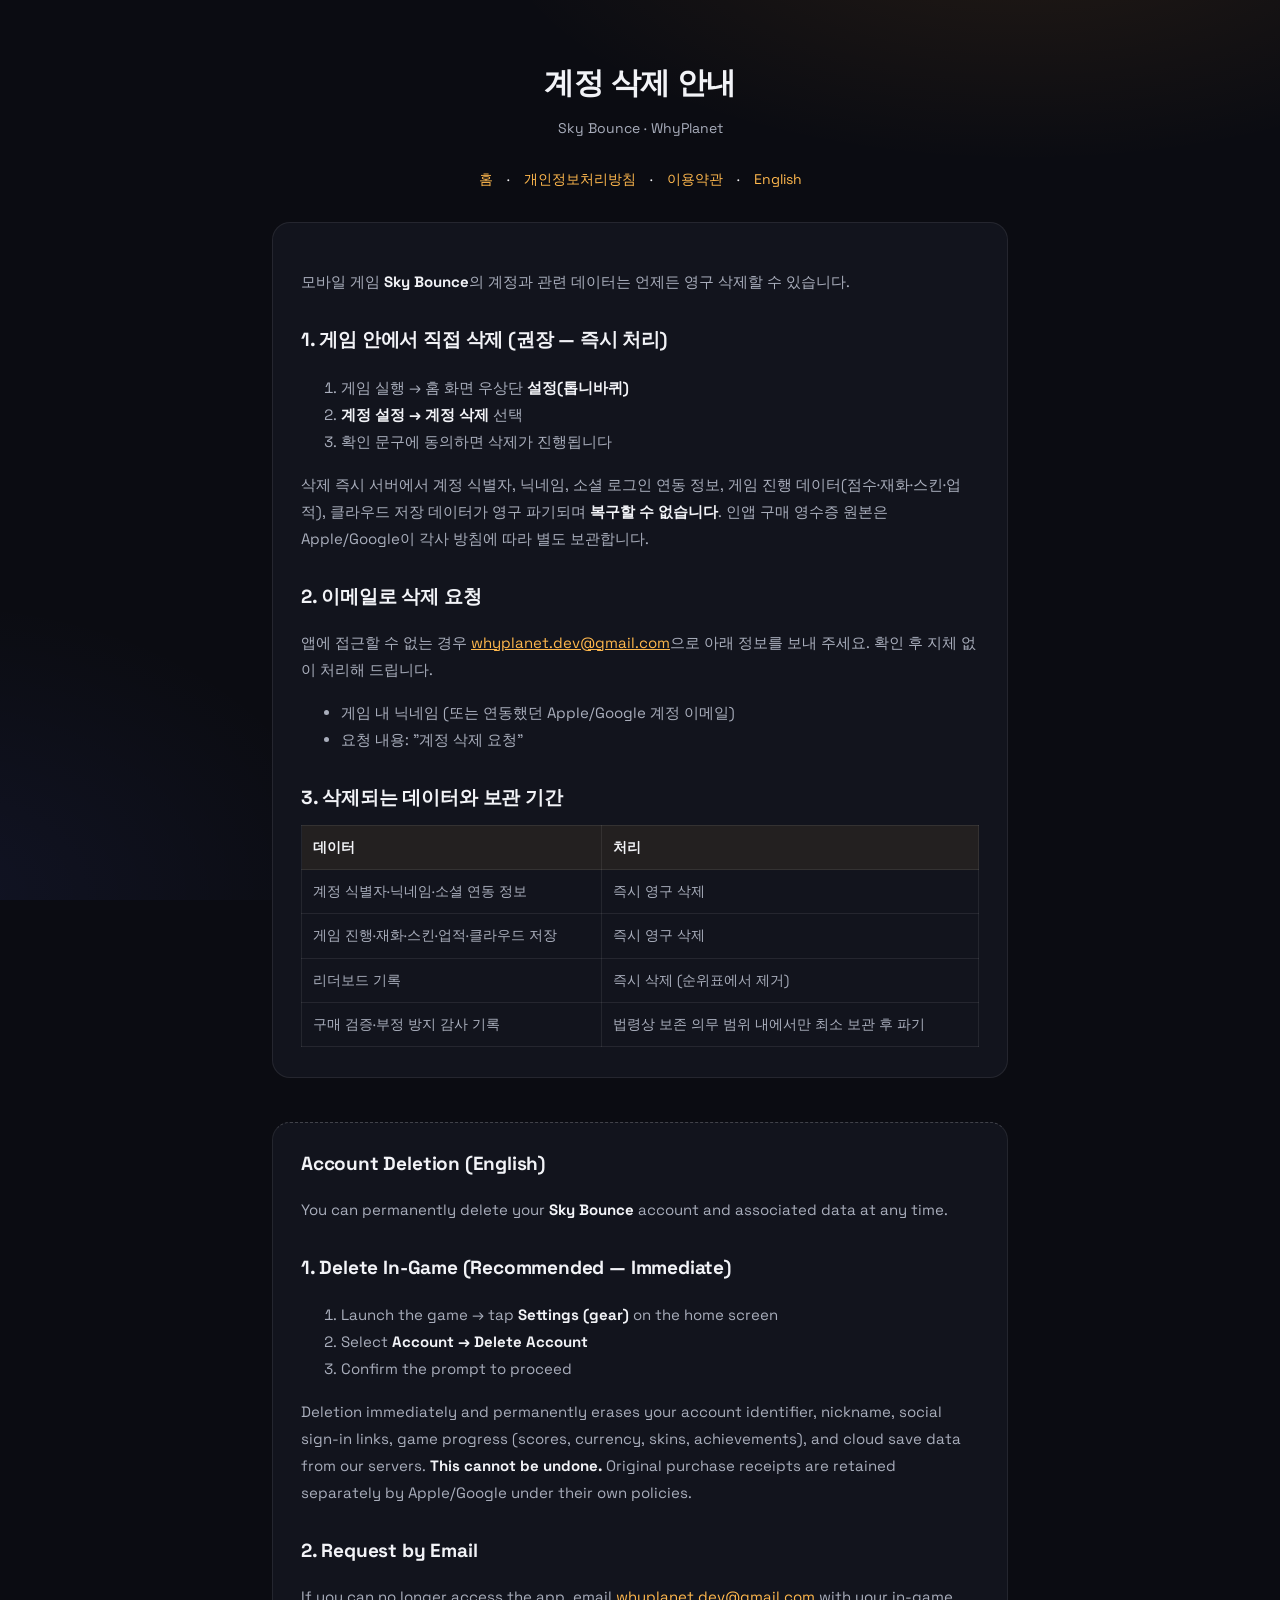
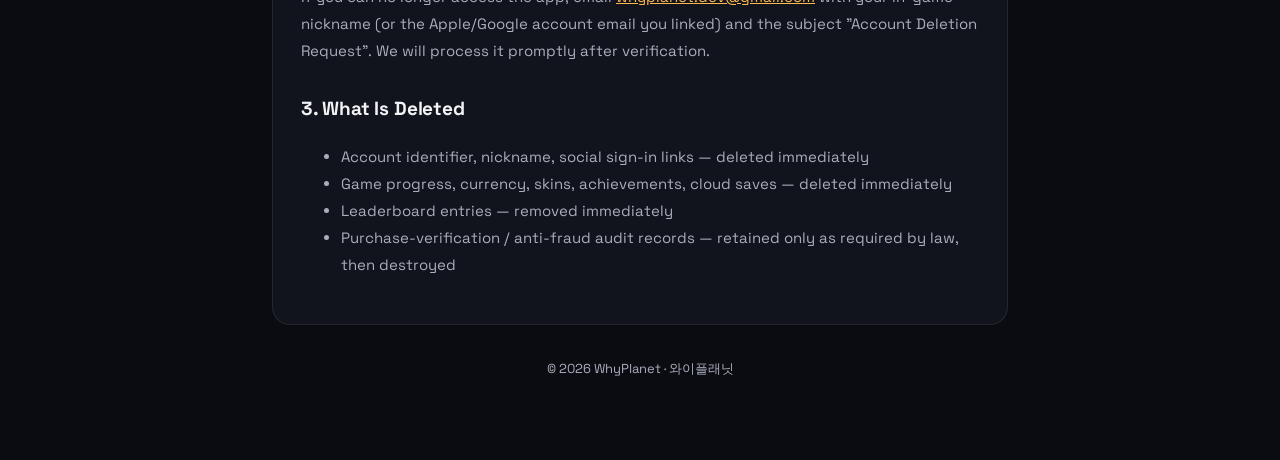
==== account-deletion.html @ 5371b9b2 "Add account deletion page + Android privacy wording - account-deletion.html (ko/en): in-game & email" ====
<!DOCTYPE html>
<html lang="ko">
<head>
<meta charset="UTF-8">
<meta name="viewport" content="width=device-width, initial-scale=1.0">
<title>Sky Bounce — 계정 삭제 안내 / Account Deletion</title>
<link rel="stylesheet" href="style.css">
</head>
<body>
<div class="wrap">
<header>
  <h1>계정 삭제 안내</h1>
  <div class="sub">Sky Bounce · WhyPlanet</div>
</header>
<div class="nav"><a href="/">홈</a> · <a href="privacy.html">개인정보처리방침</a> · <a href="terms.html">이용약관</a> · <a href="#en">English</a></div>

<div class="card">
<p>모바일 게임 <strong>Sky Bounce</strong>의 계정과 관련 데이터는 언제든 영구 삭제할 수 있습니다.</p>

<h2>1. 게임 안에서 직접 삭제 (권장 — 즉시 처리)</h2>
<ol>
<li>게임 실행 → 홈 화면 우상단 <strong>설정(톱니바퀴)</strong></li>
<li><strong>계정 설정 → 계정 삭제</strong> 선택</li>
<li>확인 문구에 동의하면 삭제가 진행됩니다</li>
</ol>
<p>삭제 즉시 서버에서 계정 식별자, 닉네임, 소셜 로그인 연동 정보, 게임 진행 데이터(점수·재화·스킨·업적), 클라우드 저장 데이터가 영구 파기되며 <strong>복구할 수 없습니다</strong>. 인앱 구매 영수증 원본은 Apple/Google이 각사 방침에 따라 별도 보관합니다.</p>

<h2>2. 이메일로 삭제 요청</h2>
<p>앱에 접근할 수 없는 경우 <a href="mailto:whyplanet.dev@gmail.com?subject=Sky%20Bounce%20계정%20삭제%20요청">whyplanet.dev@gmail.com</a>으로 아래 정보를 보내 주세요. 확인 후 지체 없이 처리해 드립니다.</p>
<ul>
<li>게임 내 닉네임 (또는 연동했던 Apple/Google 계정 이메일)</li>
<li>요청 내용: "계정 삭제 요청"</li>
</ul>

<h2>3. 삭제되는 데이터와 보관 기간</h2>
<table>
<tr><th>데이터</th><th>처리</th></tr>
<tr><td>계정 식별자·닉네임·소셜 연동 정보</td><td>즉시 영구 삭제</td></tr>
<tr><td>게임 진행·재화·스킨·업적·클라우드 저장</td><td>즉시 영구 삭제</td></tr>
<tr><td>리더보드 기록</td><td>즉시 삭제 (순위표에서 제거)</td></tr>
<tr><td>구매 검증·부정 방지 감사 기록</td><td>법령상 보존 의무 범위 내에서만 최소 보관 후 파기</td></tr>
</table>
</div>

<div class="card lang-divider" id="en">
<h2>Account Deletion (English)</h2>
<p>You can permanently delete your <strong>Sky Bounce</strong> account and associated data at any time.</p>

<h2>1. Delete In-Game (Recommended — Immediate)</h2>
<ol>
<li>Launch the game → tap <strong>Settings (gear)</strong> on the home screen</li>
<li>Select <strong>Account → Delete Account</strong></li>
<li>Confirm the prompt to proceed</li>
</ol>
<p>Deletion immediately and permanently erases your account identifier, nickname, social sign-in links, game progress (scores, currency, skins, achievements), and cloud save data from our servers. <strong>This cannot be undone.</strong> Original purchase receipts are retained separately by Apple/Google under their own policies.</p>

<h2>2. Request by Email</h2>
<p>If you can no longer access the app, email <a href="mailto:whyplanet.dev@gmail.com?subject=Sky%20Bounce%20Account%20Deletion%20Request">whyplanet.dev@gmail.com</a> with your in-game nickname (or the Apple/Google account email you linked) and the subject "Account Deletion Request". We will process it promptly after verification.</p>

<h2>3. What Is Deleted</h2>
<ul>
<li>Account identifier, nickname, social sign-in links — deleted immediately</li>
<li>Game progress, currency, skins, achievements, cloud saves — deleted immediately</li>
<li>Leaderboard entries — removed immediately</li>
<li>Purchase-verification / anti-fraud audit records — retained only as required by law, then destroyed</li>
</ul>
</div>

<footer>© 2026 WhyPlanet · 와이플래닛</footer>
</div>
</body>
</html>
---- style.css ----
@import url('https://fonts.googleapis.com/css2?family=Space+Grotesk:wght@400;500;700&display=swap');

:root {
  --bg: #0b0c12;
  --surface: #12141d;
  --line: rgba(255, 255, 255, 0.08);
  --ink: #f2f3f7;
  --ink-dim: #a9aebc;
  --amber: #ffb84d;
}
* { box-sizing: border-box; }
body {
  margin: 0;
  font-family: "Space Grotesk", -apple-system, BlinkMacSystemFont, "Apple SD Gothic Neo", "Noto Sans KR", "Segoe UI", sans-serif;
  background:
    radial-gradient(900px 420px at 80% -10%, rgba(255, 158, 46, 0.10), transparent 60%),
    radial-gradient(700px 500px at -5% 100%, rgba(90, 110, 255, 0.08), transparent 60%),
    var(--bg);
  background-attachment: fixed;
  color: var(--ink);
  line-height: 1.8;
}
.wrap { max-width: 780px; margin: 0 auto; padding: 48px 22px 80px; }
header { text-align: center; margin-bottom: 26px; }
header h1 { font-size: 30px; margin: 8px 0 6px; letter-spacing: -0.02em; }
header .sub { color: var(--ink-dim); font-size: 14px; }
.nav { text-align: center; margin-bottom: 30px; font-size: 14px; }
.nav a { margin: 0 10px; text-decoration: none; }
.nav a:hover { text-decoration: underline; }
.card {
  background: var(--surface);
  border: 1px solid var(--line);
  border-radius: 18px;
  padding: 30px 28px;
  margin-bottom: 20px;
}
h2 { font-size: 19px; margin: 28px 0 10px; color: var(--ink); letter-spacing: -0.01em; }
h2:first-child { margin-top: 0; }
p, li { font-size: 15px; color: var(--ink-dim); }
strong { color: var(--ink); }
table { width: 100%; border-collapse: collapse; font-size: 14px; }
th, td { border: 1px solid var(--line); padding: 9px 11px; text-align: left; color: var(--ink-dim); }
th { background: rgba(255, 184, 77, 0.07); color: var(--ink); }
a { color: var(--amber); }
.lang-divider { margin: 44px 0 28px; border-top: 1px dashed rgba(255, 255, 255, 0.2); padding-top: 24px; }
footer { text-align: center; color: var(--ink-dim); font-size: 13px; margin-top: 32px; }
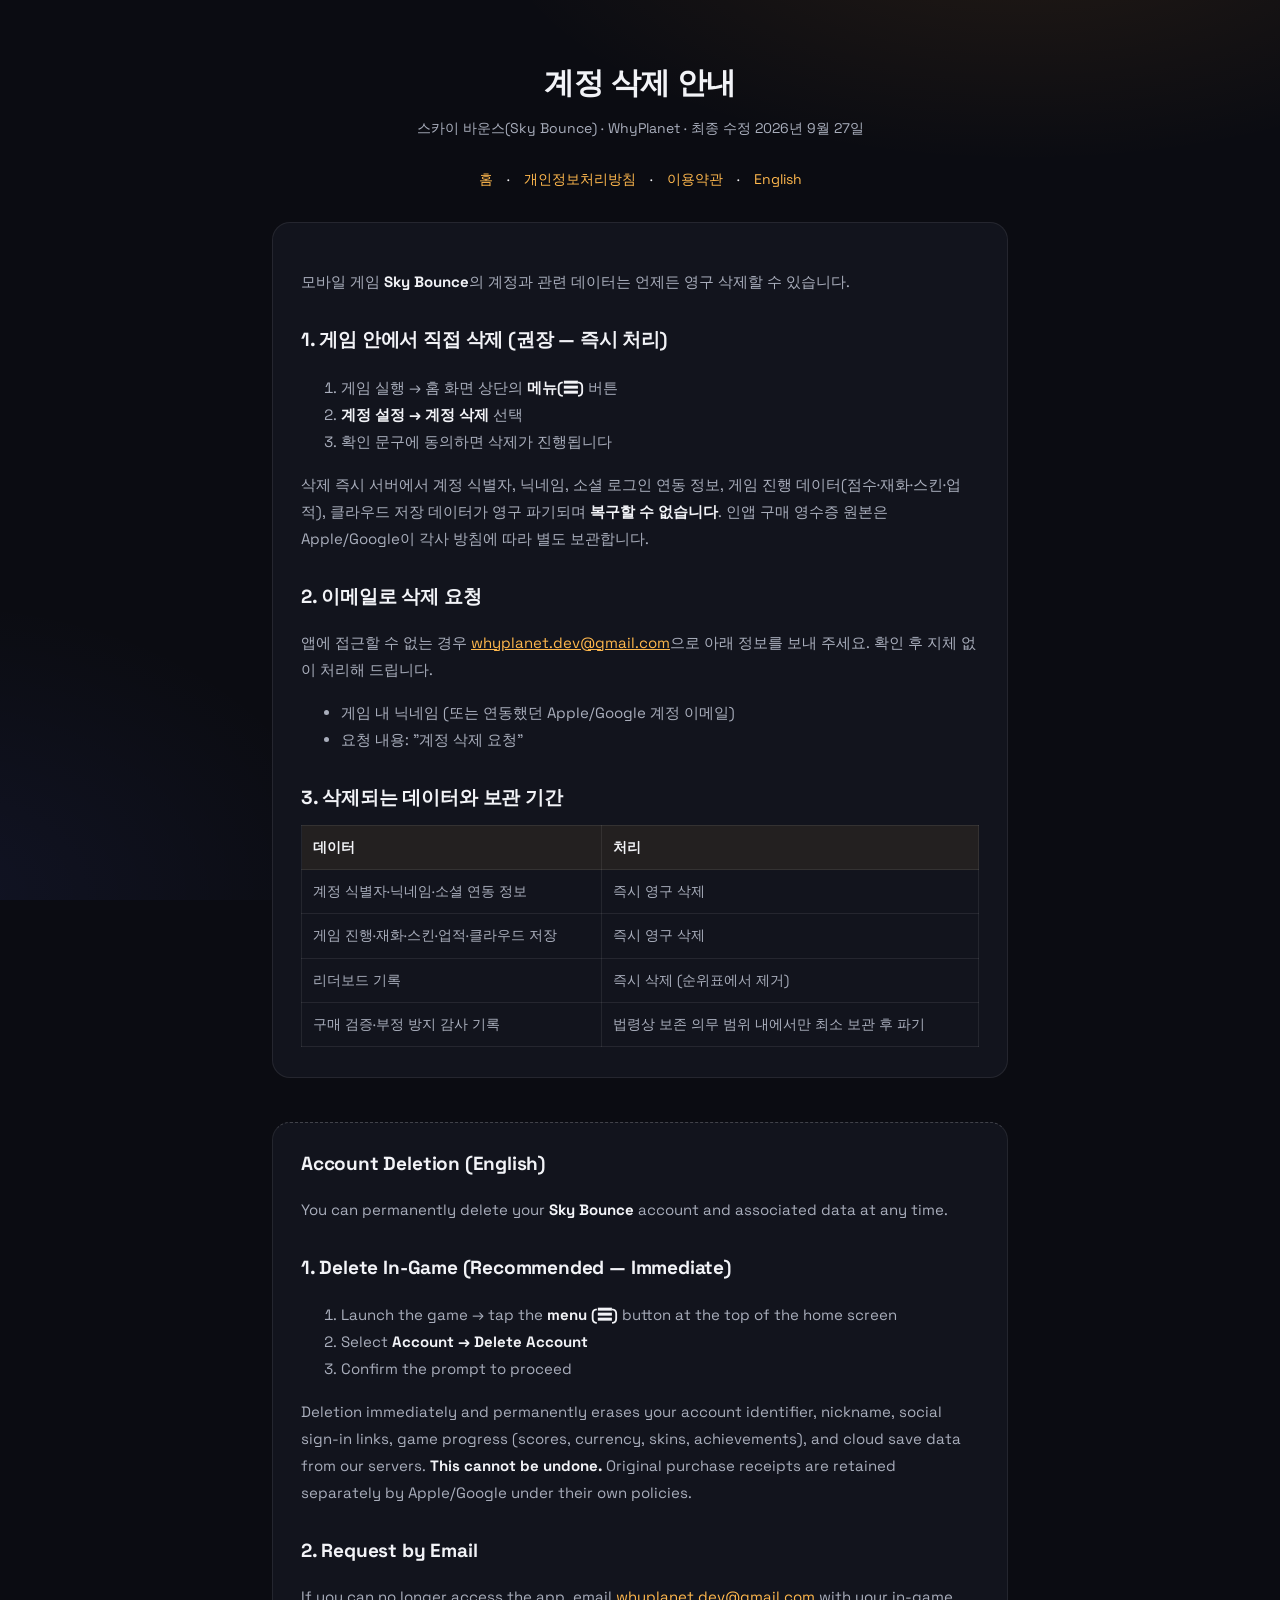
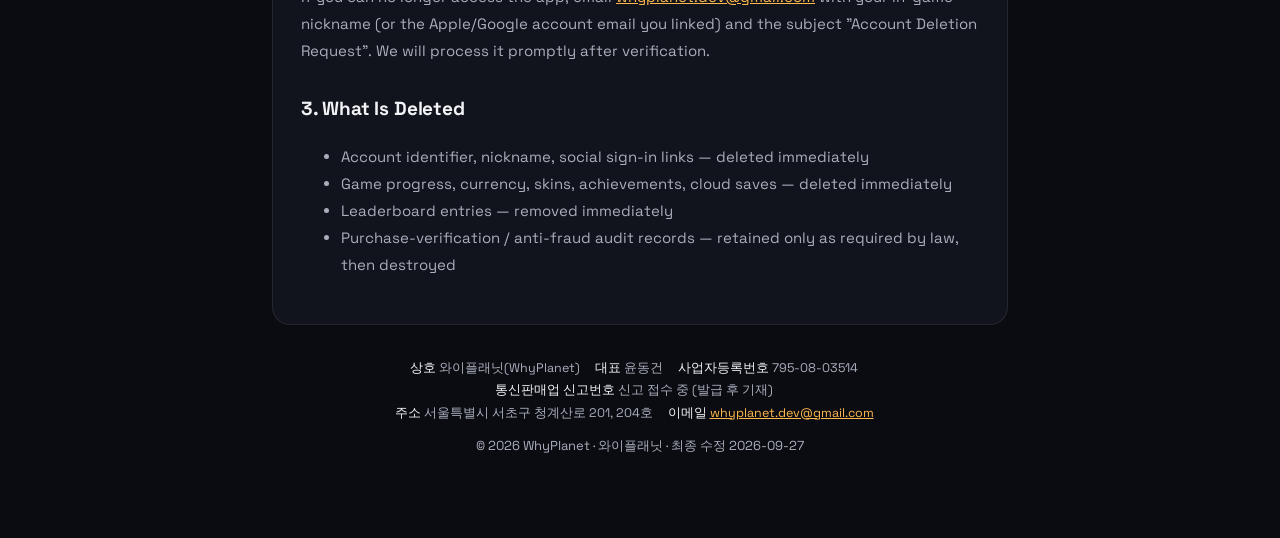
==== commit c5a0802d: "Legal: update privacy/terms/account deletion for current app (2026-09-27) - Privacy: public nickname" ====
--- a/account-deletion.html
+++ b/account-deletion.html
@@ -10,7 +10,7 @@
 <div class="wrap">
 <header>
   <h1>계정 삭제 안내</h1>
-  <div class="sub">Sky Bounce · WhyPlanet</div>
+  <div class="sub">스카이 바운스(Sky Bounce) · WhyPlanet · 최종 수정 2026년 9월 27일</div>
 </header>
 <div class="nav"><a href="/">홈</a> · <a href="privacy.html">개인정보처리방침</a> · <a href="terms.html">이용약관</a> · <a href="#en">English</a></div>
 
@@ -19,7 +19,7 @@
 
 <h2>1. 게임 안에서 직접 삭제 (권장 — 즉시 처리)</h2>
 <ol>
-<li>게임 실행 → 홈 화면 우상단 <strong>설정(톱니바퀴)</strong></li>
+<li>게임 실행 → 홈 화면 상단의 <strong>메뉴(☰)</strong> 버튼</li>
 <li><strong>계정 설정 → 계정 삭제</strong> 선택</li>
 <li>확인 문구에 동의하면 삭제가 진행됩니다</li>
 </ol>
@@ -48,7 +48,7 @@
 
 <h2>1. Delete In-Game (Recommended — Immediate)</h2>
 <ol>
-<li>Launch the game → tap <strong>Settings (gear)</strong> on the home screen</li>
+<li>Launch the game → tap the <strong>menu (☰)</strong> button at the top of the home screen</li>
 <li>Select <strong>Account → Delete Account</strong></li>
 <li>Confirm the prompt to proceed</li>
 </ol>
@@ -66,7 +66,17 @@
 </ul>
 </div>
 
-<footer>© 2026 WhyPlanet · 와이플래닛</footer>
+<footer>
+  <div class="biz">
+    <span><b>상호</b> 와이플래닛(WhyPlanet)</span>
+    <span><b>대표</b> 윤동건</span>
+    <span><b>사업자등록번호</b> 795-08-03514</span>
+    <span><b>통신판매업 신고번호</b> 신고 접수 중 (발급 후 기재)</span><br>
+    <span><b>주소</b> 서울특별시 서초구 청계산로 201, 204호</span>
+    <span><b>이메일</b> <a href="mailto:whyplanet.dev@gmail.com">whyplanet.dev@gmail.com</a></span>
+  </div>
+  © 2026 WhyPlanet · 와이플래닛 · 최종 수정 2026-09-27
+</footer>
 </div>
 </body>
 </html>
--- a/style.css
+++ b/style.css
@@ -44,3 +44,12 @@
 a { color: var(--amber); }
 .lang-divider { margin: 44px 0 28px; border-top: 1px dashed rgba(255, 255, 255, 0.2); padding-top: 24px; }
 footer { text-align: center; color: var(--ink-dim); font-size: 13px; margin-top: 32px; }
+.biz { font-size: 12.5px; line-height: 1.8; margin-bottom: 10px; word-break: keep-all; }
+.biz span { display: inline-block; margin-right: 12px; }
+.biz b { font-weight: 500; color: var(--ink); }
+@media (max-width: 480px) {
+  .wrap { padding: 36px 16px 64px; }
+  .card { padding: 24px 18px; }
+  table { font-size: 13px; }
+  th, td { padding: 7px 8px; word-break: keep-all; overflow-wrap: anywhere; }
+}
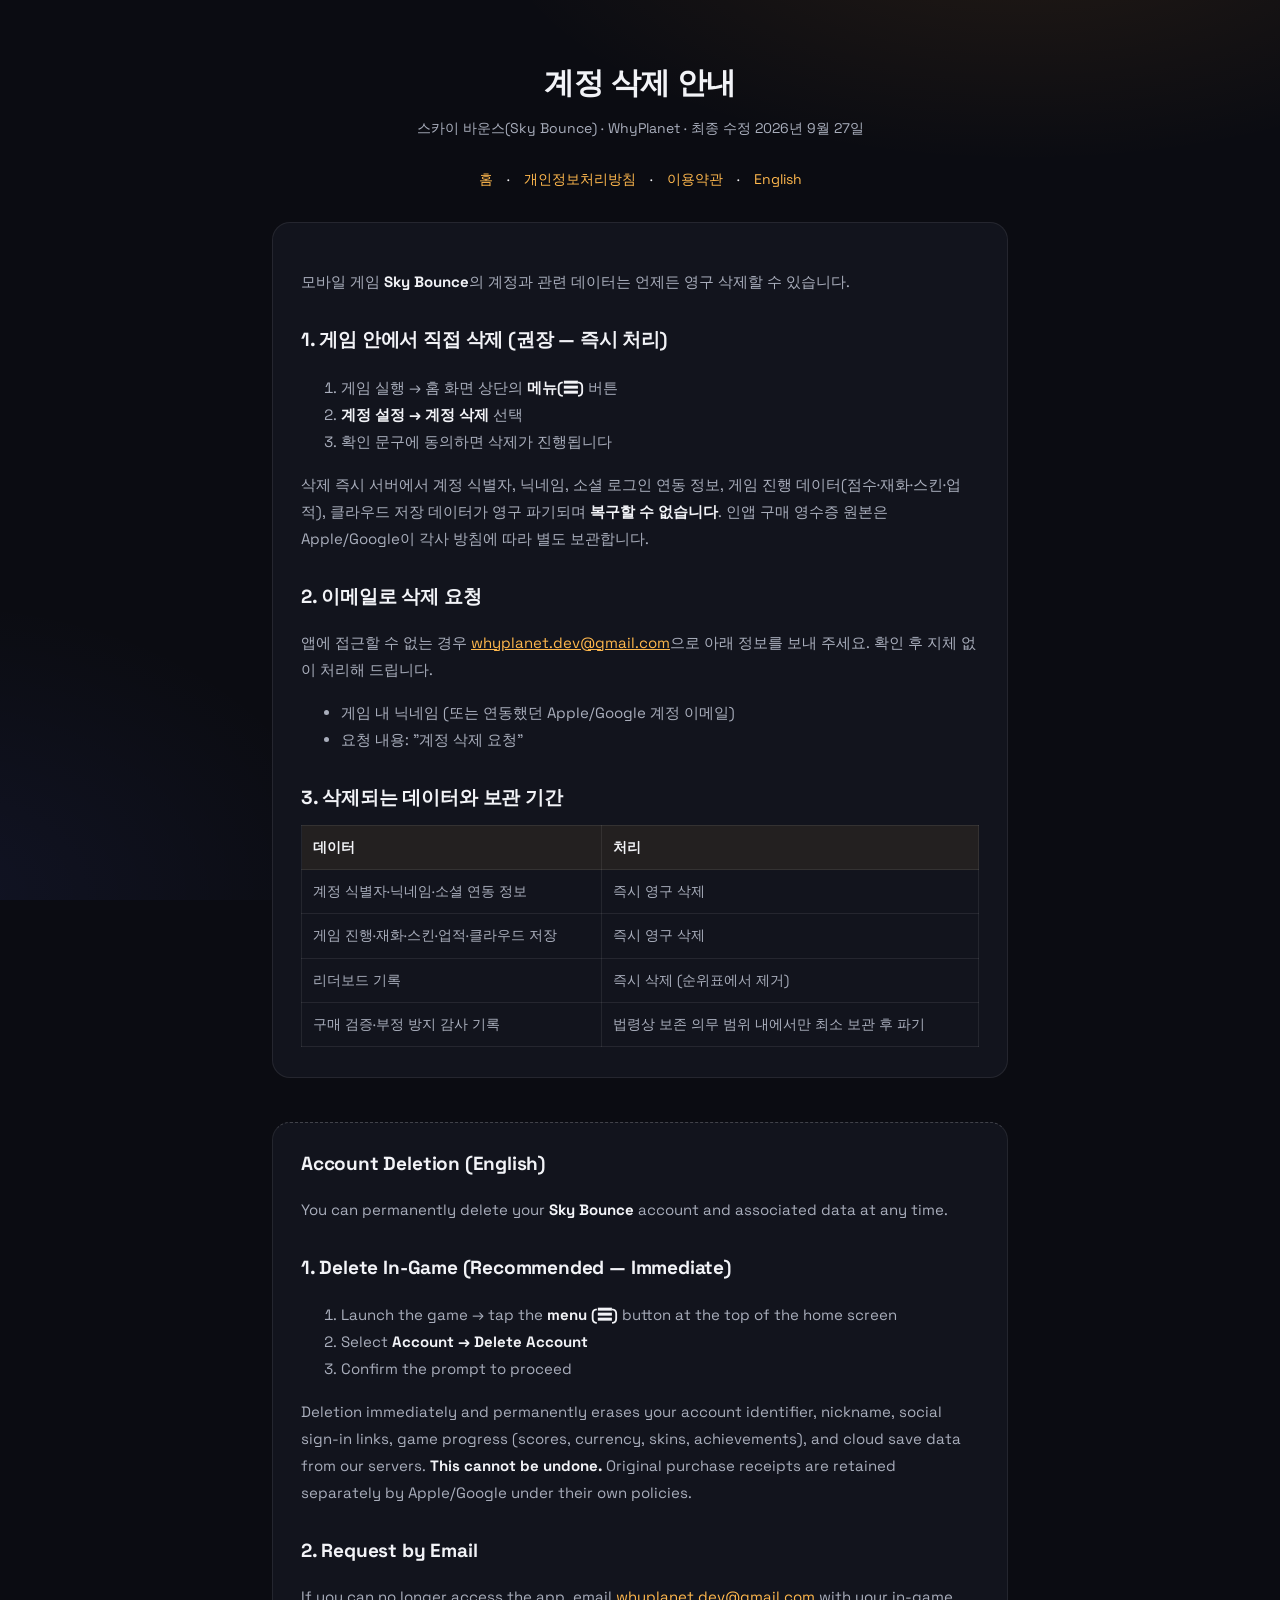
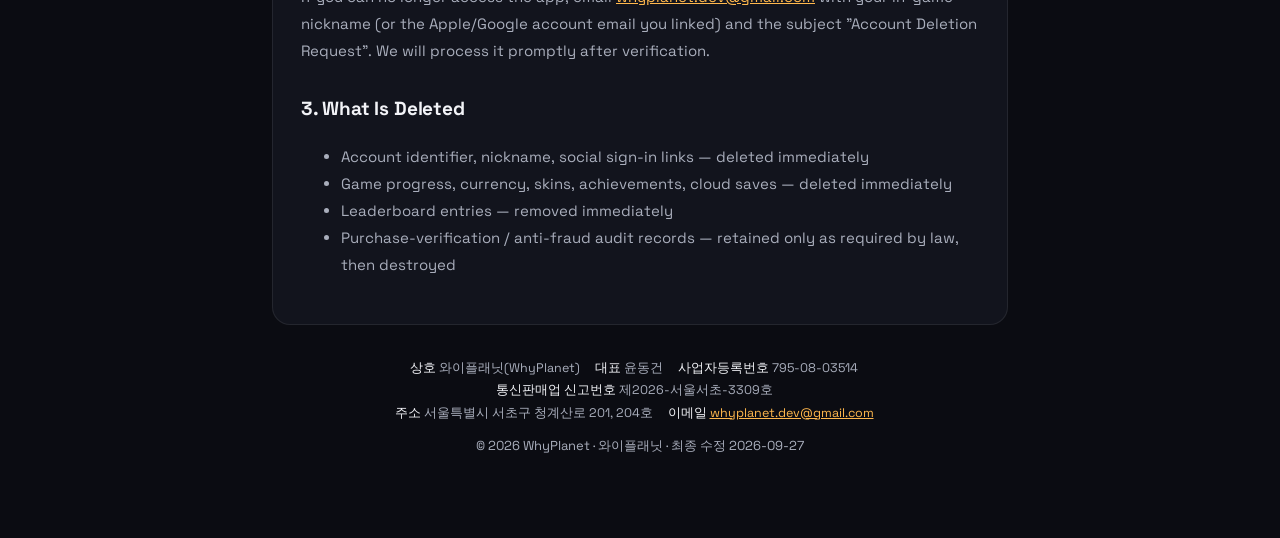
==== commit 8558da56: "통신판매업 신고번호 제2026-서울서초-3309호 기재" ====
--- a/account-deletion.html
+++ b/account-deletion.html
@@ -71,7 +71,7 @@
     <span><b>상호</b> 와이플래닛(WhyPlanet)</span>
     <span><b>대표</b> 윤동건</span>
     <span><b>사업자등록번호</b> 795-08-03514</span>
-    <span><b>통신판매업 신고번호</b> 신고 접수 중 (발급 후 기재)</span><br>
+    <span><b>통신판매업 신고번호</b> 제2026-서울서초-3309호</span><br>
     <span><b>주소</b> 서울특별시 서초구 청계산로 201, 204호</span>
     <span><b>이메일</b> <a href="mailto:whyplanet.dev@gmail.com">whyplanet.dev@gmail.com</a></span>
   </div>
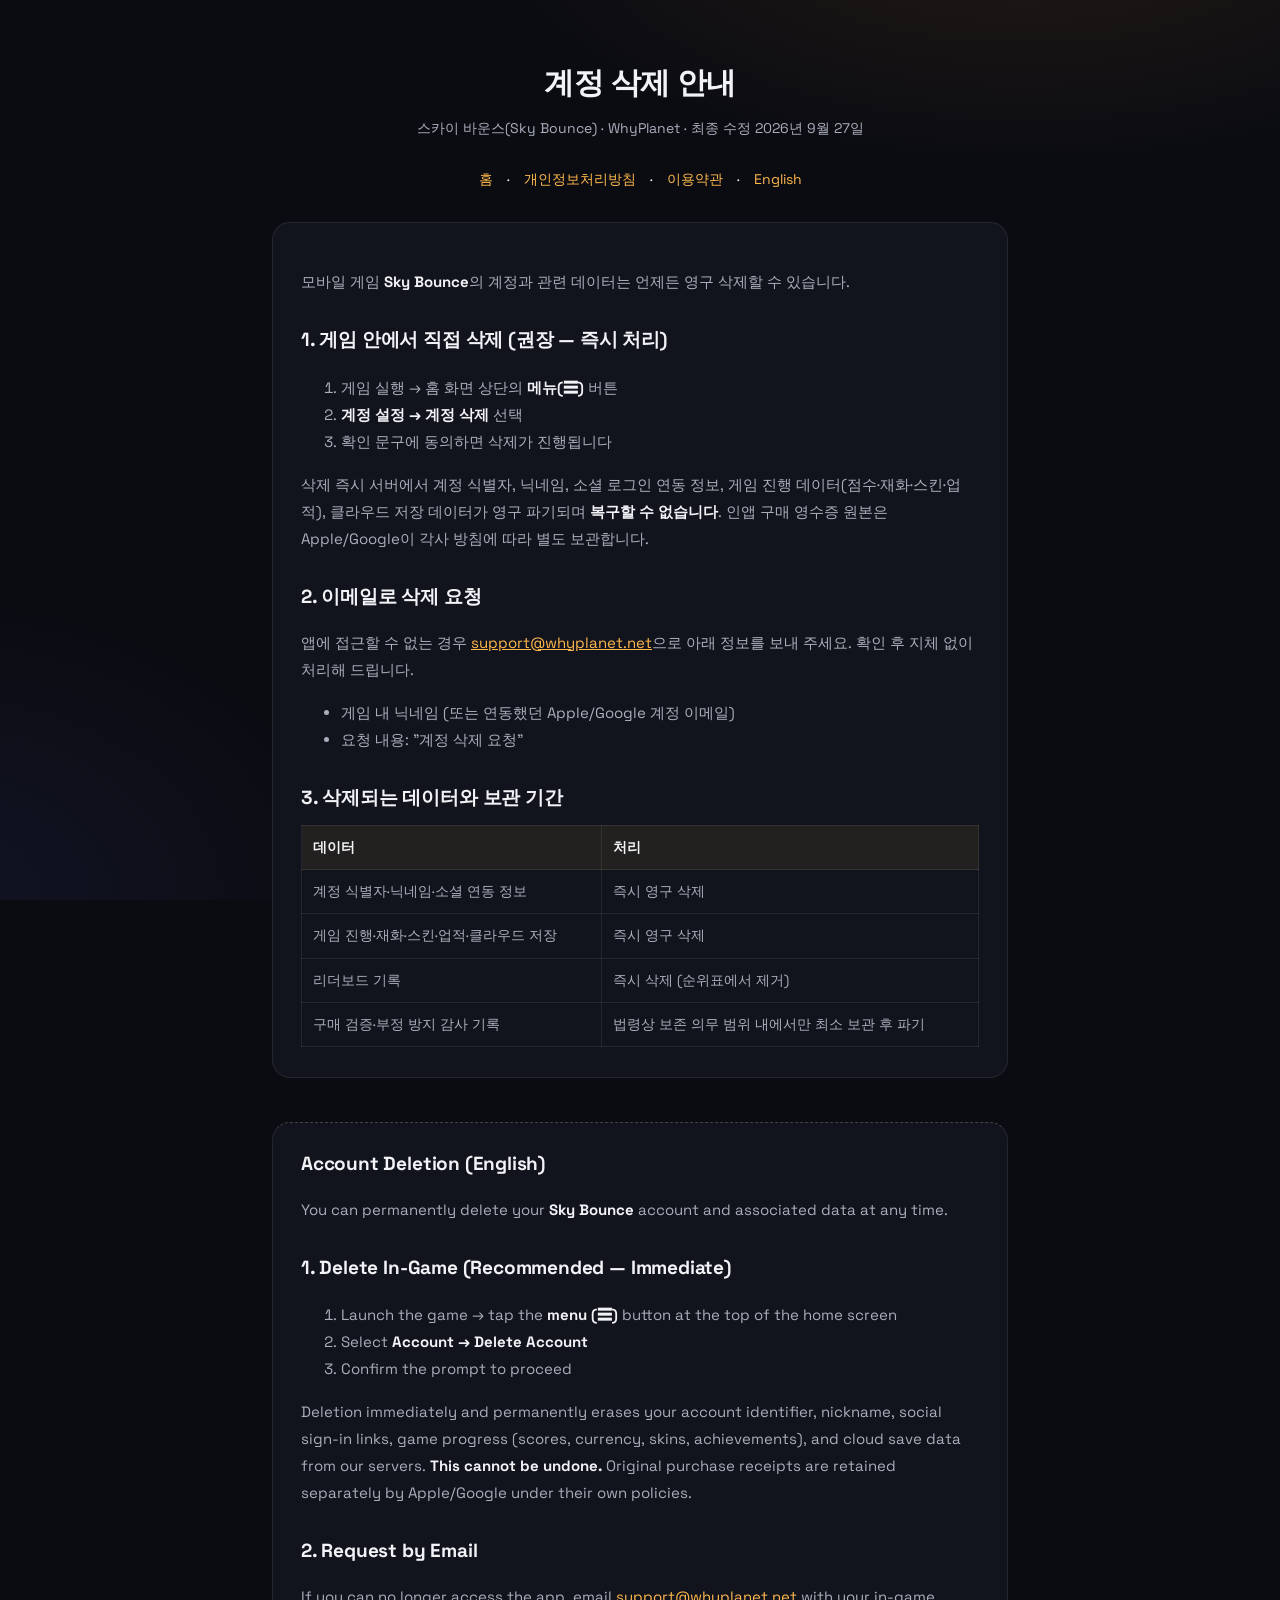
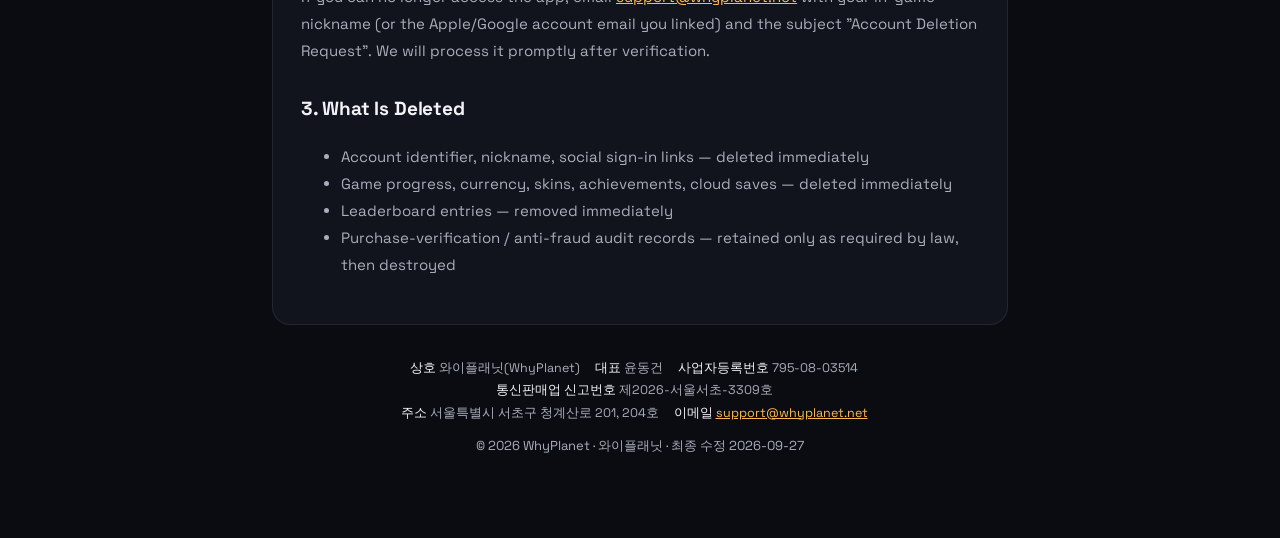
==== commit 84c787ef: "Contact: support@whyplanet.net / hello@whyplanet.net (whyplanet.net 도메인)" ====
--- a/account-deletion.html
+++ b/account-deletion.html
@@ -26,7 +26,7 @@
 <p>삭제 즉시 서버에서 계정 식별자, 닉네임, 소셜 로그인 연동 정보, 게임 진행 데이터(점수·재화·스킨·업적), 클라우드 저장 데이터가 영구 파기되며 <strong>복구할 수 없습니다</strong>. 인앱 구매 영수증 원본은 Apple/Google이 각사 방침에 따라 별도 보관합니다.</p>
 
 <h2>2. 이메일로 삭제 요청</h2>
-<p>앱에 접근할 수 없는 경우 <a href="mailto:whyplanet.dev@gmail.com?subject=Sky%20Bounce%20계정%20삭제%20요청">whyplanet.dev@gmail.com</a>으로 아래 정보를 보내 주세요. 확인 후 지체 없이 처리해 드립니다.</p>
+<p>앱에 접근할 수 없는 경우 <a href="mailto:support@whyplanet.net?subject=Sky%20Bounce%20계정%20삭제%20요청">support@whyplanet.net</a>으로 아래 정보를 보내 주세요. 확인 후 지체 없이 처리해 드립니다.</p>
 <ul>
 <li>게임 내 닉네임 (또는 연동했던 Apple/Google 계정 이메일)</li>
 <li>요청 내용: "계정 삭제 요청"</li>
@@ -55,7 +55,7 @@
 <p>Deletion immediately and permanently erases your account identifier, nickname, social sign-in links, game progress (scores, currency, skins, achievements), and cloud save data from our servers. <strong>This cannot be undone.</strong> Original purchase receipts are retained separately by Apple/Google under their own policies.</p>
 
 <h2>2. Request by Email</h2>
-<p>If you can no longer access the app, email <a href="mailto:whyplanet.dev@gmail.com?subject=Sky%20Bounce%20Account%20Deletion%20Request">whyplanet.dev@gmail.com</a> with your in-game nickname (or the Apple/Google account email you linked) and the subject "Account Deletion Request". We will process it promptly after verification.</p>
+<p>If you can no longer access the app, email <a href="mailto:support@whyplanet.net?subject=Sky%20Bounce%20Account%20Deletion%20Request">support@whyplanet.net</a> with your in-game nickname (or the Apple/Google account email you linked) and the subject "Account Deletion Request". We will process it promptly after verification.</p>
 
 <h2>3. What Is Deleted</h2>
 <ul>
@@ -73,7 +73,7 @@
     <span><b>사업자등록번호</b> 795-08-03514</span>
     <span><b>통신판매업 신고번호</b> 제2026-서울서초-3309호</span><br>
     <span><b>주소</b> 서울특별시 서초구 청계산로 201, 204호</span>
-    <span><b>이메일</b> <a href="mailto:whyplanet.dev@gmail.com">whyplanet.dev@gmail.com</a></span>
+    <span><b>이메일</b> <a href="mailto:support@whyplanet.net">support@whyplanet.net</a></span>
   </div>
   © 2026 WhyPlanet · 와이플래닛 · 최종 수정 2026-09-27
 </footer>
